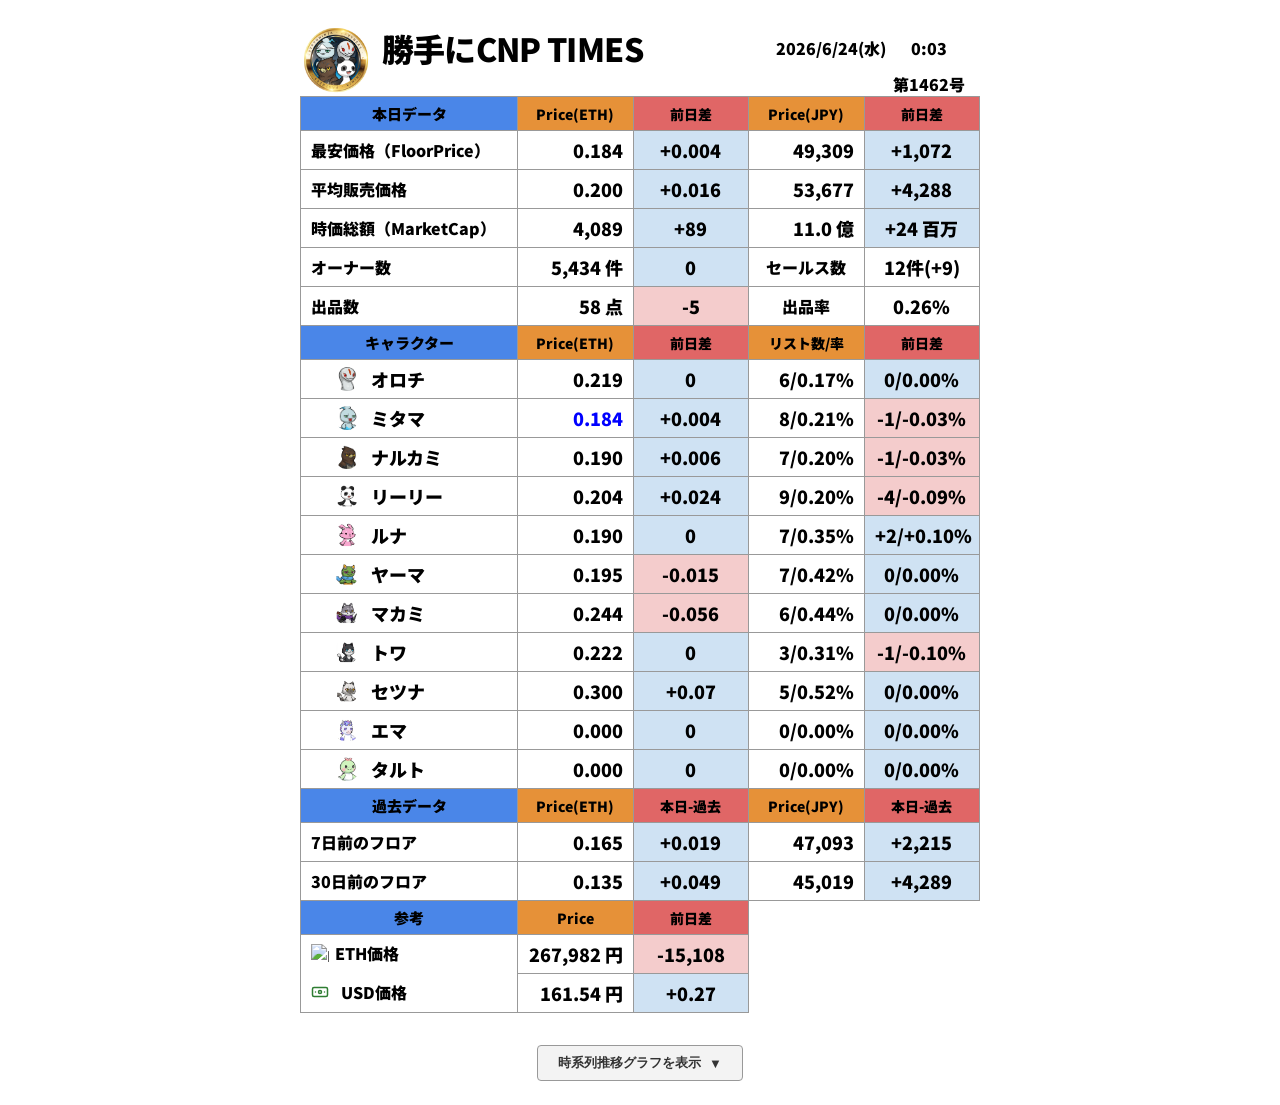
==== index.html @ 26d5082b "Initial commit: 勝手にCNP TIMES dashboard (classic + advanced) - index.html: 新聞風クラシック版（無改変） - advanced." ====
<!DOCTYPE html>
<html lang="ja">
<head>
  <meta charset="UTF-8">
  <meta name="viewport" content="width=device-width, initial-scale=1.0">
  <title>勝手にCNP TIMES - Webダッシュボード</title>
  <link rel="stylesheet" href="style.css?v=1.6">
  <!-- Chart.js -->
  <script src="https://cdn.jsdelivr.net/npm/chart.js"></script>
</head>
<body>
  <div class="container">
    
    <!-- Loading State -->
    <div id="loader-container" class="loader-container">
      <div class="loader"></div>
      <p style="color: #666; font-size: 14px; font-weight: bold;">スプレッドシートからデータを取得中...</p>
    </div>

    <!-- Main Dashboard (Initially Hidden) -->
    <div id="dashboard-content" class="hidden">
      
      <!-- Newspaper Paper Grid -->
      <div class="paper-body">
        
        <!-- ヘッダータイトルテーブル (罫線なし、独自列幅で窮屈さを解消) -->
        <table class="times-table header-table">
          <colgroup>
            <col style="width: 12%;">
            <col style="width: 58%;">
            <col style="width: 15%;">
            <col style="width: 15%;">
          </colgroup>
          <tbody class="header-section">
            <tr class="header-row-1">
              <td rowspan="2" class="logo-cell">
                <img src="logo.png" alt="CNP" class="cnp-logo">
              </td>
              <td class="title-cell">
                <h1>勝手にCNP TIMES</h1>
              </td>
              <td class="date-cell">
                <span id="header-date">--/--/--</span>
              </td>
              <td class="time-cell">
                <span id="header-time">--:--</span>
              </td>
            </tr>
            <tr class="header-row-2">
              <td class="empty-cell"></td>
              <td class="empty-cell"></td>
              <td class="issue-cell">
                <span id="header-issue">第--号</span>
              </td>
            </tr>
          </tbody>
        </table>
        
        <table class="times-table">
          <colgroup>
            <col class="col-1">
            <col class="col-2">
            <col class="col-3">
            <col class="col-4">
            <col class="col-5">
          </colgroup>
          
          <!-- 2. 本日データ -->
          <tbody class="today-section">
            <tr class="section-header-row">
              <th class="section-title-cell bg-blue">本日データ</th>
              <th class="header-cell bg-orange">Price(ETH)</th>
              <th class="header-cell bg-red">前日差</th>
              <th class="header-cell bg-orange">Price(JPY)</th>
              <th class="header-cell bg-red">前日差</th>
            </tr>
            <tr id="row-floor">
              <td class="label-cell">最安価格（FloorPrice）</td>
              <td class="value-cell bold" id="floor-eth">--</td>
              <td class="diff-cell bold" id="floor-eth-diff">--</td>
              <td class="value-cell bold" id="floor-jpy">--</td>
              <td class="diff-cell bold" id="floor-jpy-diff">--</td>
            </tr>
            <tr id="row-avg">
              <td class="label-cell">平均販売価格</td>
              <td class="value-cell bold" id="avg-eth">--</td>
              <td class="diff-cell bold" id="avg-eth-diff">--</td>
              <td class="value-cell bold" id="avg-jpy">--</td>
              <td class="diff-cell bold" id="avg-jpy-diff">--</td>
            </tr>
            <tr id="row-marketcap">
              <td class="label-cell">時価総額（MarketCap）</td>
              <td class="value-cell bold" id="cap-eth">--</td>
              <td class="diff-cell bold" id="cap-eth-diff">--</td>
              <td class="value-cell bold" id="cap-jpy">--</td>
              <td class="diff-cell bold" id="cap-jpy-diff">--</td>
            </tr>
            <tr id="row-owners">
              <td class="label-cell">オーナー数</td>
              <td class="value-cell bold" id="owners-count">--</td>
              <td class="diff-cell bold" id="owners-diff">--</td>
              <td class="label-cell text-center font-bold bg-white">セールス数</td>
              <td class="value-cell bold text-center bg-white" id="sales-count">--</td>
            </tr>
            <tr id="row-listed">
              <td class="label-cell">出品数</td>
              <td class="value-cell bold" id="listed-count">--</td>
              <td class="diff-cell bold" id="listed-diff">--</td>
              <td class="label-cell text-center font-bold bg-white">出品率</td>
              <td class="value-cell bold text-center bg-white" id="listed-rate">--</td>
            </tr>
          </tbody>

          <!-- 3. キャラクター -->
          <tbody class="character-header-section">
            <tr class="section-header-row">
              <th class="section-title-cell bg-blue">キャラクター</th>
              <th class="header-cell bg-orange">Price(ETH)</th>
              <th class="header-cell bg-red">前日差</th>
              <th class="header-cell bg-orange">リスト数/率</th>
              <th class="header-cell bg-red">前日差</th>
            </tr>
          </tbody>
          <tbody id="character-rows">
            <!-- Dynamically populated character rows -->
          </tbody>

          <!-- 4. 過去データ -->
          <tbody class="past-section">
            <tr class="section-header-row">
              <th class="section-title-cell bg-blue">過去データ</th>
              <th class="header-cell bg-orange">Price(ETH)</th>
              <th class="header-cell bg-red">本日-過去</th>
              <th class="header-cell bg-orange">Price(JPY)</th>
              <th class="header-cell bg-red">本日-過去</th>
            </tr>
            <tr id="row-past-7">
              <td class="label-cell">7日前のフロア</td>
              <td class="value-cell bold" id="past-7-eth">--</td>
              <td class="diff-cell bold" id="past-7-eth-diff">--</td>
              <td class="value-cell bold" id="past-7-jpy">--</td>
              <td class="diff-cell bold" id="past-7-jpy-diff">--</td>
            </tr>
            <tr id="row-past-30">
              <td class="label-cell">30日前のフロア</td>
              <td class="value-cell bold" id="past-30-eth">--</td>
              <td class="diff-cell bold" id="past-30-eth-diff">--</td>
              <td class="value-cell bold" id="past-30-jpy">--</td>
              <td class="diff-cell bold" id="past-30-jpy-diff">--</td>
            </tr>
          </tbody>

          <!-- 5. 参考 -->
          <tbody class="ref-section">
            <tr class="section-header-row">
              <th class="section-title-cell bg-blue">参考</th>
              <th class="header-cell bg-orange">Price</th>
              <th class="header-cell bg-red">前日差</th>
              <td class="border-none"></td>
              <td class="border-none"></td>
            </tr>
            <tr id="row-ref-eth">
              <td class="label-cell ref-cell">
                <img src="https://assets.coingecko.com/coins/images/279/small/ethereum.png" class="ref-icon" alt="ETH">
                <span>ETH価格</span>
              </td>
              <td class="value-cell bold" id="ref-eth">--</td>
              <td class="diff-cell bold" id="ref-eth-diff">--</td>
              <td class="border-none"></td>
              <td class="border-none"></td>
            </tr>
            <tr id="row-ref-usd">
              <td class="label-cell ref-cell">
                <svg xmlns="http://www.w3.org/2000/svg" viewBox="0 0 24 24" fill="none" stroke="currentColor" stroke-width="2" stroke-linecap="round" stroke-linejoin="round" class="ref-icon" style="width:18px;height:18px;vertical-align:middle;color:#2e7d32;margin-right:6px;"><rect x="2" y="6" width="20" height="12" rx="2"></rect><circle cx="12" cy="12" r="2"></circle><path d="M6 12h.01M18 12h.01"></path></svg>
                <span>USD価格</span>
              </td>
              <td class="value-cell bold" id="ref-usd">--</td>
              <td class="diff-cell bold" id="ref-usd-diff">--</td>
              <td class="border-none"></td>
              <td class="border-none"></td>
            </tr>
          </tbody>
        </table>
      </div>

      <!-- Toggle Button for Charts -->
      <div class="chart-toggle-area">
        <button id="toggle-chart-btn" class="toggle-btn">
          <span>時系列推移グラフを表示</span>
          <span class="arrow">▼</span>
        </button>
      </div>

      <!-- Chart Panel (Initially Hidden) -->
      <div id="chart-panel" class="chart-panel hidden">
        <div class="chart-header">
          <h2>時系列推移グラフ</h2>
          <div class="chart-tabs">
            <button class="chart-tab active" data-chart="floor">フロア価格 (ETH)</button>
            <button class="chart-tab" data-chart="listed">出品数 (点)</button>
          </div>
        </div>
        <div class="chart-container">
          <canvas id="historyChart"></canvas>
        </div>
      </div>

    </div>

  </div>

  <script src="app.js?v=1.6"></script>
</body>
</html>
---- style.css ----
@import url('https://fonts.googleapis.com/css2?family=Noto+Sans+JP:wght@400;500;700;900&display=swap');

:root {
  --bg-blue: #4a86e8;
  --bg-orange: #e69138;
  --bg-red: #e06666;
  --bg-gray: #f3f3f3;
  
  --diff-up: #cfe2f3;   /* スプレッドシート標準の薄い青 */
  --diff-down: #f4cccc; /* スプレッドシート標準の薄い赤 */
  
  --border-color: #999999; /* スプレッドシートの枠線に近い濃さ */
  --text-color: #000000;
  
  --font-family: 'Noto Sans JP', -apple-system, sans-serif;
}

* {
  box-sizing: border-box;
  margin: 0;
  padding: 0;
}

body {
  background-color: #ffffff; /* 完全な白背景 */
  color: var(--text-color);
  font-family: var(--font-family);
  padding: 24px;
  display: flex;
  flex-direction: column;
  align-items: center;
}

.container {
  width: 100%;
  max-width: 680px; /* スプレッドシートの紙面サイズに合わせる */
  background-color: #ffffff;
}

/* --- Header Table --- */
.header-table {
  border: none !important;
  margin-bottom: 0px !important; /* データテーブルと密着させる */
  table-layout: fixed;
  width: 100%;
}

.header-table td {
  border: none !important;
  background: transparent !important;
  height: auto !important;
  padding: 0 !important;
}

.logo-cell {
  text-align: left;
  vertical-align: middle;
}

.cnp-logo {
  width: 72px;
  height: 72px;
  object-fit: cover;
  border-radius: 50%;
  vertical-align: middle;
}

.title-cell {
  vertical-align: middle;
  padding-left: 12px !important;
}

.title-cell h1 {
  font-size: 32px;
  font-weight: 900;
  color: var(--text-color);
  letter-spacing: -0.02em;
  margin: 0;
  white-space: nowrap;
}

.date-cell, .time-cell {
  text-align: center;
  vertical-align: bottom;
  font-size: 16px;
  font-weight: 900;
  padding-bottom: 4px !important;
}

.issue-cell {
  text-align: center;
  vertical-align: bottom;
  font-size: 16px;
  font-weight: 900;
  padding-bottom: 4px !important;
}

.empty-cell {
  height: 20px;
}

/* --- Times Table --- */
.paper-body {
  width: 100%;
}

.times-table {
  width: 100%;
  border-collapse: collapse;
  font-size: 16px;
  border: 1px solid var(--border-color);
  table-layout: fixed; /* 列幅を完全に強制 */
  margin-bottom: 20px; /* グラフとの隙間 */
}

.times-table th, .times-table td {
  border: 1px solid var(--border-color);
  padding: 6px 10px;
  vertical-align: middle;
  color: #000000;
}

/* Header Cells styling */
.section-header-row {
  height: 34px;
}

.section-title-cell {
  font-weight: 900;
  text-align: center;
  color: #ffffff;
  font-size: 15px;
}

.header-cell {
  font-weight: 900;
  text-align: center;
  color: #ffffff;
  font-size: 14px;
}

/* Colgroup columns widths (Forced) */
.col-1 { width: 32% !important; }
.col-2 { width: 17% !important; }
.col-3 { width: 17% !important; }
.col-4 { width: 17% !important; }
.col-5 { width: 17% !important; }

.bg-blue {
  background-color: var(--bg-blue) !important;
}

.bg-orange {
  background-color: var(--bg-orange) !important;
}

.bg-red {
  background-color: var(--bg-red) !important;
}

.bg-gray {
  background-color: var(--bg-gray) !important;
}

.bg-white {
  background-color: #ffffff !important;
}

/* Cell alignment & weight */
.label-cell {
  font-weight: 900;
  text-align: left;
  color: #000000;
}

.value-cell {
  text-align: right;
  font-weight: 900;
  font-size: 18px;
}

.diff-cell {
  text-align: center;
  font-weight: 900;
  font-size: 18px;
}

.bold {
  font-weight: 900;
}

.text-center {
  text-align: center;
}

.font-bold {
  font-weight: 900;
}

/* Diff coloring background */
.diff-cell.up, .value-cell.up {
  background-color: var(--diff-up);
  color: #000000;
}

.diff-cell.down, .value-cell.down {
  background-color: var(--diff-down);
  color: #000000;
}

.diff-cell.flat, .value-cell.flat {
  background-color: var(--diff-up); /* 0以上なので青にする */
  color: #000000;
}

/* Character Specifics */
.char-name-container {
  display: flex;
  align-items: center;
  justify-content: flex-start; /* 左揃えにしてアバターを揃える */
  padding-left: 24px; /* 中央寄りにするためのパディング */
  gap: 12px;
}

.char-img {
  width: 24px;
  height: 24px;
  object-fit: cover;
  border-radius: 50%;
  background-color: #ffffff;
}

.char-name-txt {
  font-weight: 900;
  font-size: 18px;
  text-align: left; /* 左揃え */
}

/* Min Price Highlight */
.min-price-highlight {
  color: #0000ff !important; /* 青色強調 */
  font-weight: 900 !important;
}

/* References cell & icon layout fixes */
.ref-cell {
  display: flex !important;
  align-items: center !important;
  gap: 6px !important;
  white-space: nowrap !important;
  border: none !important;
}

.ref-icon {
  width: 18px !important;
  height: 18px !important;
  object-fit: contain !important;
  flex-shrink: 0 !important;
}

.ref-cell span {
  font-size: 16px !important;
  font-weight: 900 !important;
}

/* References Section specific border control */
.ref-section tr td:nth-child(3),
.ref-section tr th:nth-child(3) {
  border-right: 1px solid var(--border-color) !important;
}

/* --- Loader --- */
.loader-container {
  display: flex;
  flex-direction: column;
  align-items: center;
  justify-content: center;
  min-height: 300px;
  gap: 16px;
}

.loader {
  width: 40px;
  height: 40px;
  border: 3px solid #eee;
  border-bottom-color: var(--bg-blue);
  border-radius: 50%;
  animation: rotation 1s linear infinite;
}

@keyframes rotation {
  0% { transform: rotate(0deg); }
  100% { transform: rotate(360deg); }
}

.hidden {
  display: none !important;
}

/* --- Chart Toggle & Panel --- */
.chart-toggle-area {
  margin-top: 32px;
  display: flex;
  justify-content: center;
  width: 100%;
}

.toggle-btn {
  background: var(--bg-gray);
  border: 1px solid var(--border-color);
  color: #333;
  padding: 8px 20px;
  border-radius: 4px;
  font-size: 13px;
  font-weight: 700;
  cursor: pointer;
  display: flex;
  align-items: center;
  gap: 8px;
  transition: background 0.2s;
}

.toggle-btn:hover {
  background: #e5e5e5;
}

.chart-panel {
  margin-top: 24px;
  border-top: 1px solid var(--border-color);
  padding-top: 20px;
  width: 100%;
}

.chart-header {
  display: flex;
  justify-content: space-between;
  align-items: center;
  margin-bottom: 16px;
}

.chart-header h2 {
  font-size: 16px;
  font-weight: 700;
}

.chart-tabs {
  display: flex;
  gap: 4px;
  background: #f0f0f0;
  padding: 2px;
  border-radius: 4px;
}

.chart-tab {
  background: transparent;
  border: 0;
  color: #666;
  padding: 4px 10px;
  border-radius: 3px;
  font-size: 12px;
  font-weight: 700;
  cursor: pointer;
}

.chart-tab.active {
  background: var(--bg-blue);
  color: #fff;
}

.chart-container {
  height: 250px;
  width: 100%;
}

/* --- Border none overrides for references panel --- */
.times-table td.border-none,
.times-table th.border-none {
  border: 1px solid #ffffff !important; /* 白線で上書きして消す */
  background-color: #ffffff !important;
}

.ref-section tr td.border-none {
  border: 1px solid #ffffff !important;
  background-color: #ffffff !important;
}

#row-ref-usd td.border-none {
  border-bottom: 1px solid #ffffff !important; /* 最下部も白線で消す */
}
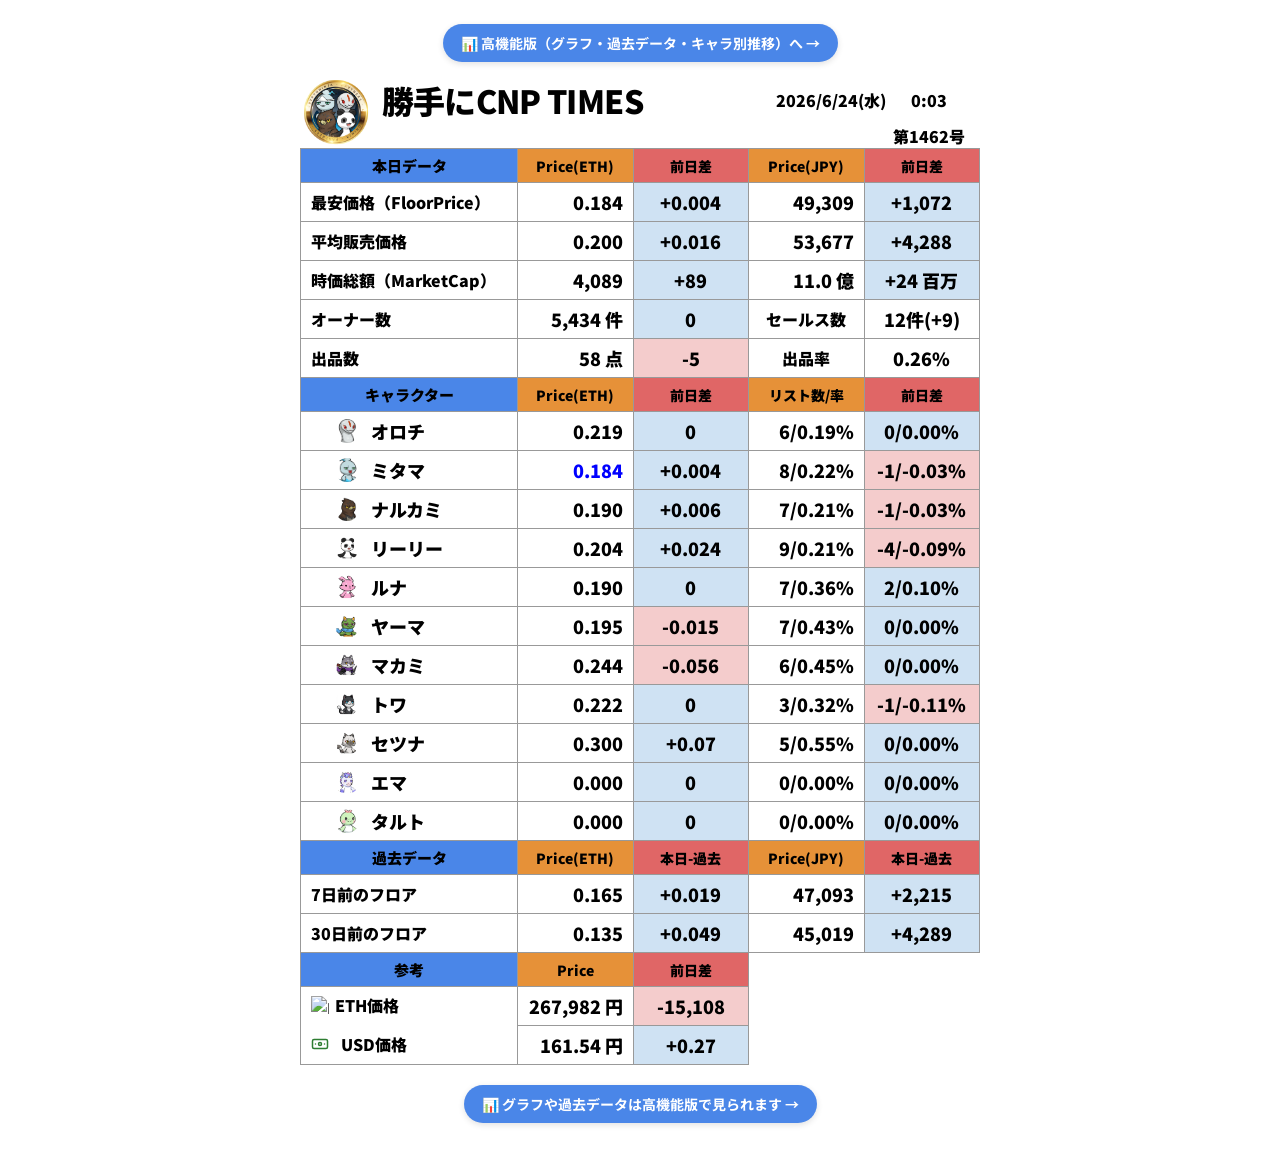
==== commit cd6bf9ec: "Advanced/classic enhancements: custom range, top offer, daily volume, sources, links advanced: - グラフ" ====
--- a/index.html
+++ b/index.html
@@ -4,9 +4,9 @@
   <meta charset="UTF-8">
   <meta name="viewport" content="width=device-width, initial-scale=1.0">
   <title>勝手にCNP TIMES - Webダッシュボード</title>
-  <link rel="stylesheet" href="style.css?v=1.6">
-  <!-- Chart.js -->
-  <script src="https://cdn.jsdelivr.net/npm/chart.js"></script>
+  <link rel="icon" type="image/png" href="logo.png">
+  <link rel="apple-touch-icon" href="logo.png">
+  <link rel="stylesheet" href="style.css?v=1.7">
 </head>
 <body>
   <div class="container">
@@ -19,7 +19,12 @@
 
     <!-- Main Dashboard (Initially Hidden) -->
     <div id="dashboard-content" class="hidden">
-      
+
+      <!-- 高機能版への導線 -->
+      <div class="adv-link-bar">
+        <a href="advanced.html" class="adv-link">📊 高機能版（グラフ・過去データ・キャラ別推移）へ →</a>
+      </div>
+
       <!-- Newspaper Paper Grid -->
       <div class="paper-body">
         
@@ -183,32 +188,15 @@
         </table>
       </div>
 
-      <!-- Toggle Button for Charts -->
-      <div class="chart-toggle-area">
-        <button id="toggle-chart-btn" class="toggle-btn">
-          <span>時系列推移グラフを表示</span>
-          <span class="arrow">▼</span>
-        </button>
+      <!-- 高機能版への導線（下部） -->
+      <div class="adv-link-bar bottom">
+        <a href="advanced.html" class="adv-link">📊 グラフや過去データは高機能版で見られます →</a>
       </div>
 
-      <!-- Chart Panel (Initially Hidden) -->
-      <div id="chart-panel" class="chart-panel hidden">
-        <div class="chart-header">
-          <h2>時系列推移グラフ</h2>
-          <div class="chart-tabs">
-            <button class="chart-tab active" data-chart="floor">フロア価格 (ETH)</button>
-            <button class="chart-tab" data-chart="listed">出品数 (点)</button>
-          </div>
-        </div>
-        <div class="chart-container">
-          <canvas id="historyChart"></canvas>
-        </div>
-      </div>
-
     </div>
 
   </div>
 
-  <script src="app.js?v=1.6"></script>
+  <script src="app.js?v=1.7"></script>
 </body>
 </html>
--- a/style.css
+++ b/style.css
@@ -387,3 +387,13 @@
 #row-ref-usd td.border-none {
   border-bottom: 1px solid #ffffff !important; /* 最下部も白線で消す */
 }
+
+/* 高機能版への導線 */
+.adv-link-bar { text-align: center; margin: 0 0 14px; }
+.adv-link-bar.bottom { margin: 18px 0 4px; }
+.adv-link {
+  display: inline-block; text-decoration: none; font-weight: bold; font-size: 14px;
+  color: #fff; background: var(--bg-blue); padding: 9px 18px; border-radius: 999px;
+  box-shadow: 0 2px 6px rgba(0,0,0,0.12); transition: background .15s ease;
+}
+.adv-link:hover { background: #3a6fd0; }
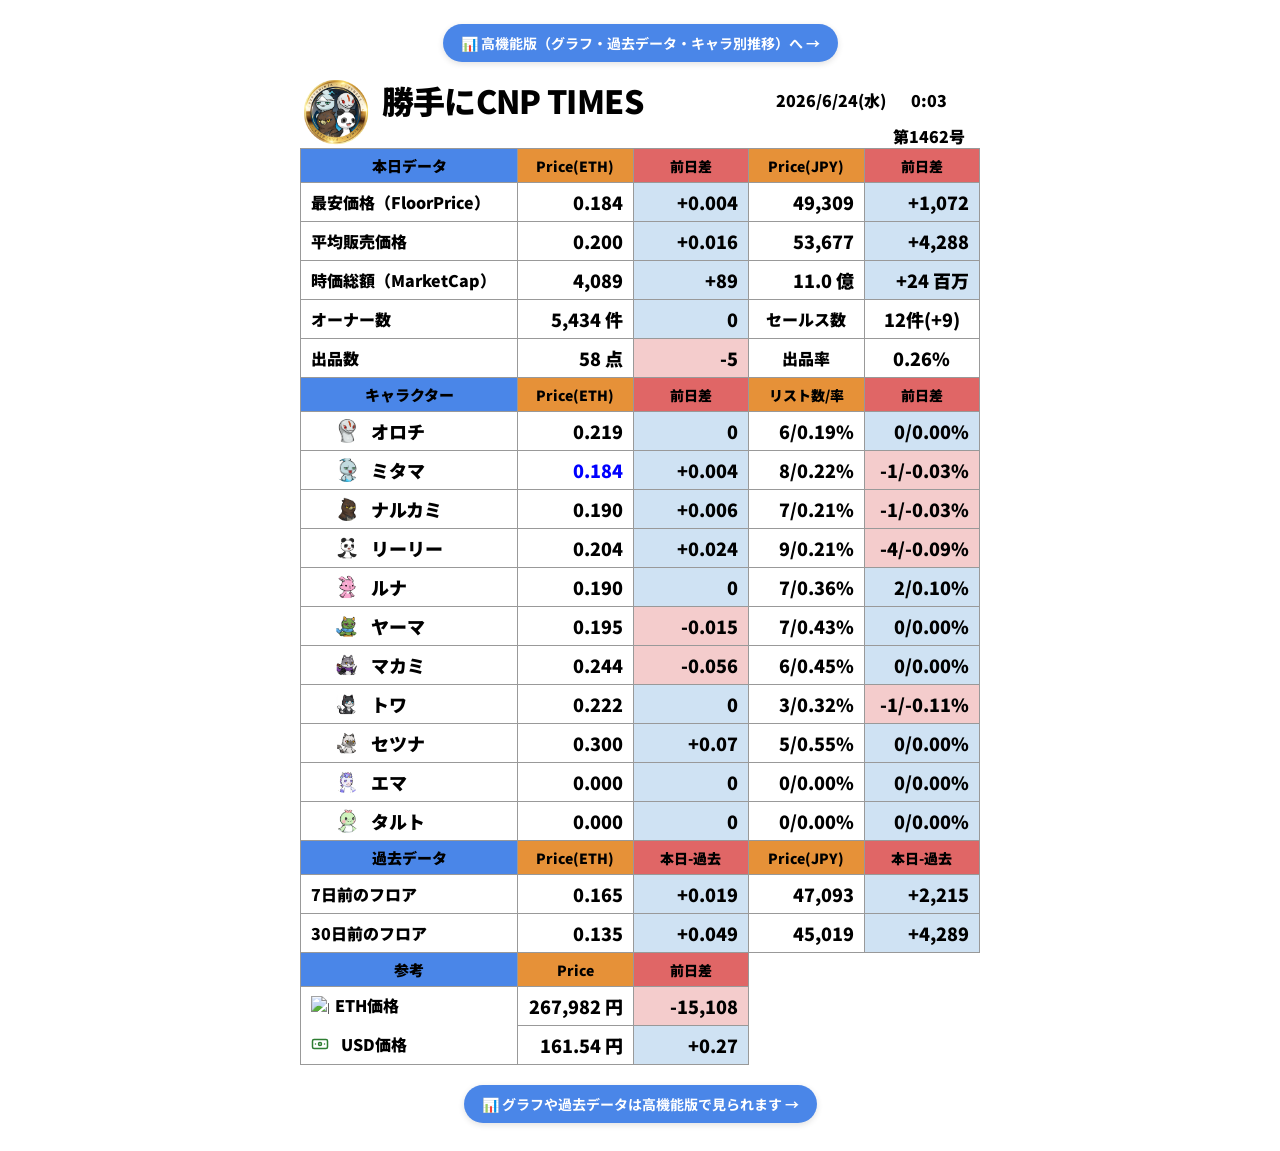
==== commit 843eb2c1: "Classic: right-align 前日差 (diff) cells Co-Authored-By: Claude Opus 4.8 <noreply@anthropic.com>" ====
--- a/index.html
+++ b/index.html
@@ -6,7 +6,7 @@
   <title>勝手にCNP TIMES - Webダッシュボード</title>
   <link rel="icon" type="image/png" href="logo.png">
   <link rel="apple-touch-icon" href="logo.png">
-  <link rel="stylesheet" href="style.css?v=1.7">
+  <link rel="stylesheet" href="style.css?v=1.8">
 </head>
 <body>
   <div class="container">
--- a/style.css
+++ b/style.css
@@ -180,7 +180,7 @@
 }
 
 .diff-cell {
-  text-align: center;
+  text-align: right;
   font-weight: 900;
   font-size: 18px;
 }
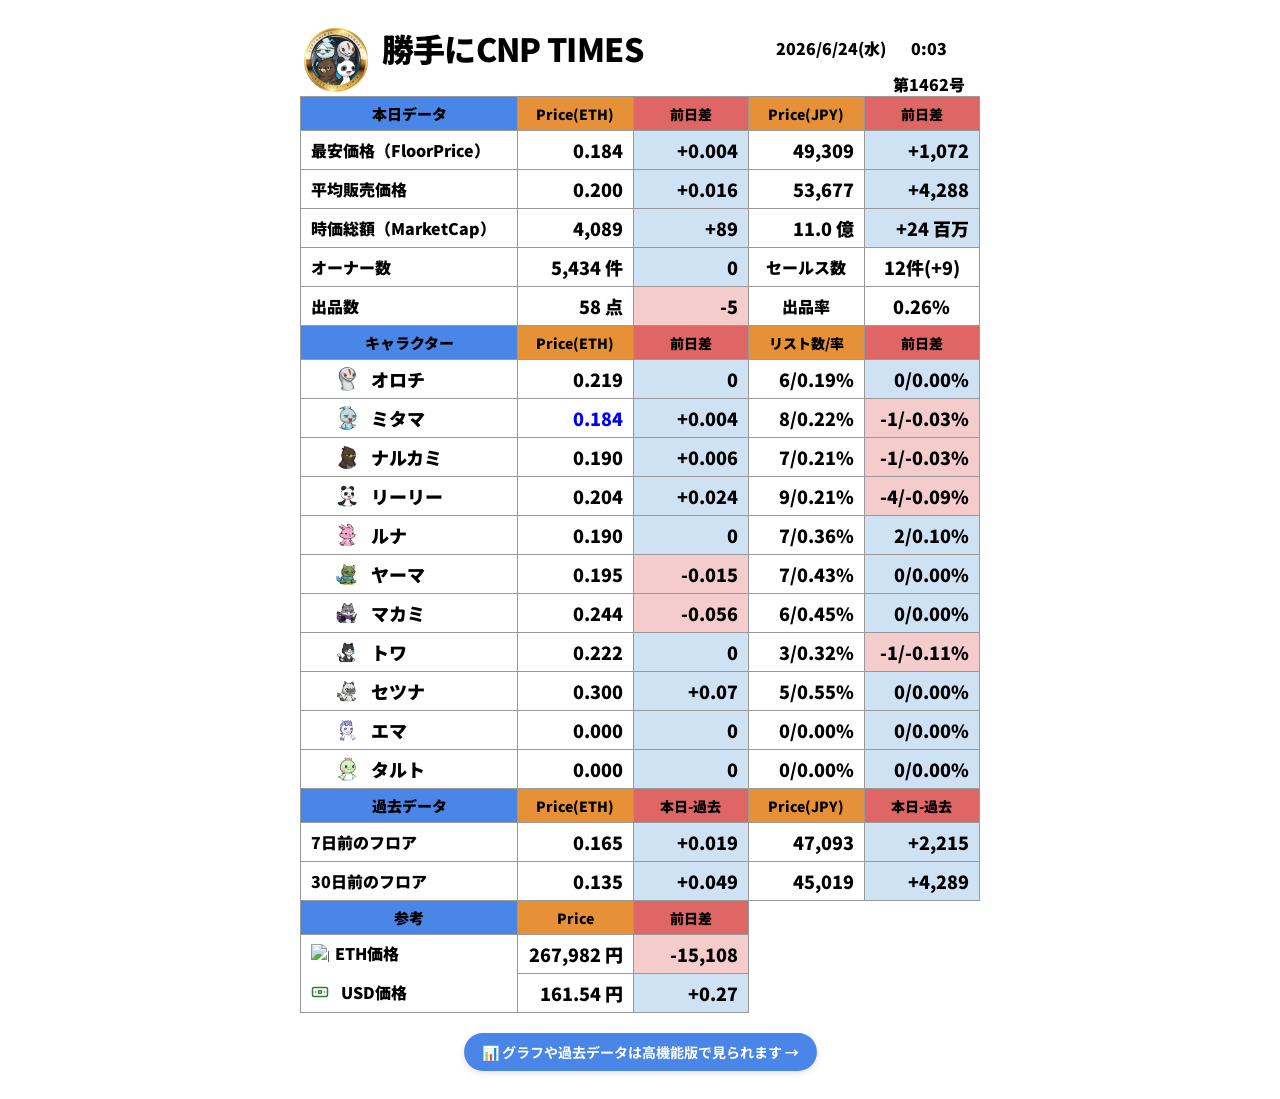
==== commit 9991e3c5: "Classic: remove top advanced-link, keep bottom only Co-Authored-By: Claude Opus 4.8 <noreply@anthrop" ====
--- a/index.html
+++ b/index.html
@@ -19,11 +19,6 @@
 
     <!-- Main Dashboard (Initially Hidden) -->
     <div id="dashboard-content" class="hidden">
-
-      <!-- 高機能版への導線 -->
-      <div class="adv-link-bar">
-        <a href="advanced.html" class="adv-link">📊 高機能版（グラフ・過去データ・キャラ別推移）へ →</a>
-      </div>
 
       <!-- Newspaper Paper Grid -->
       <div class="paper-body">
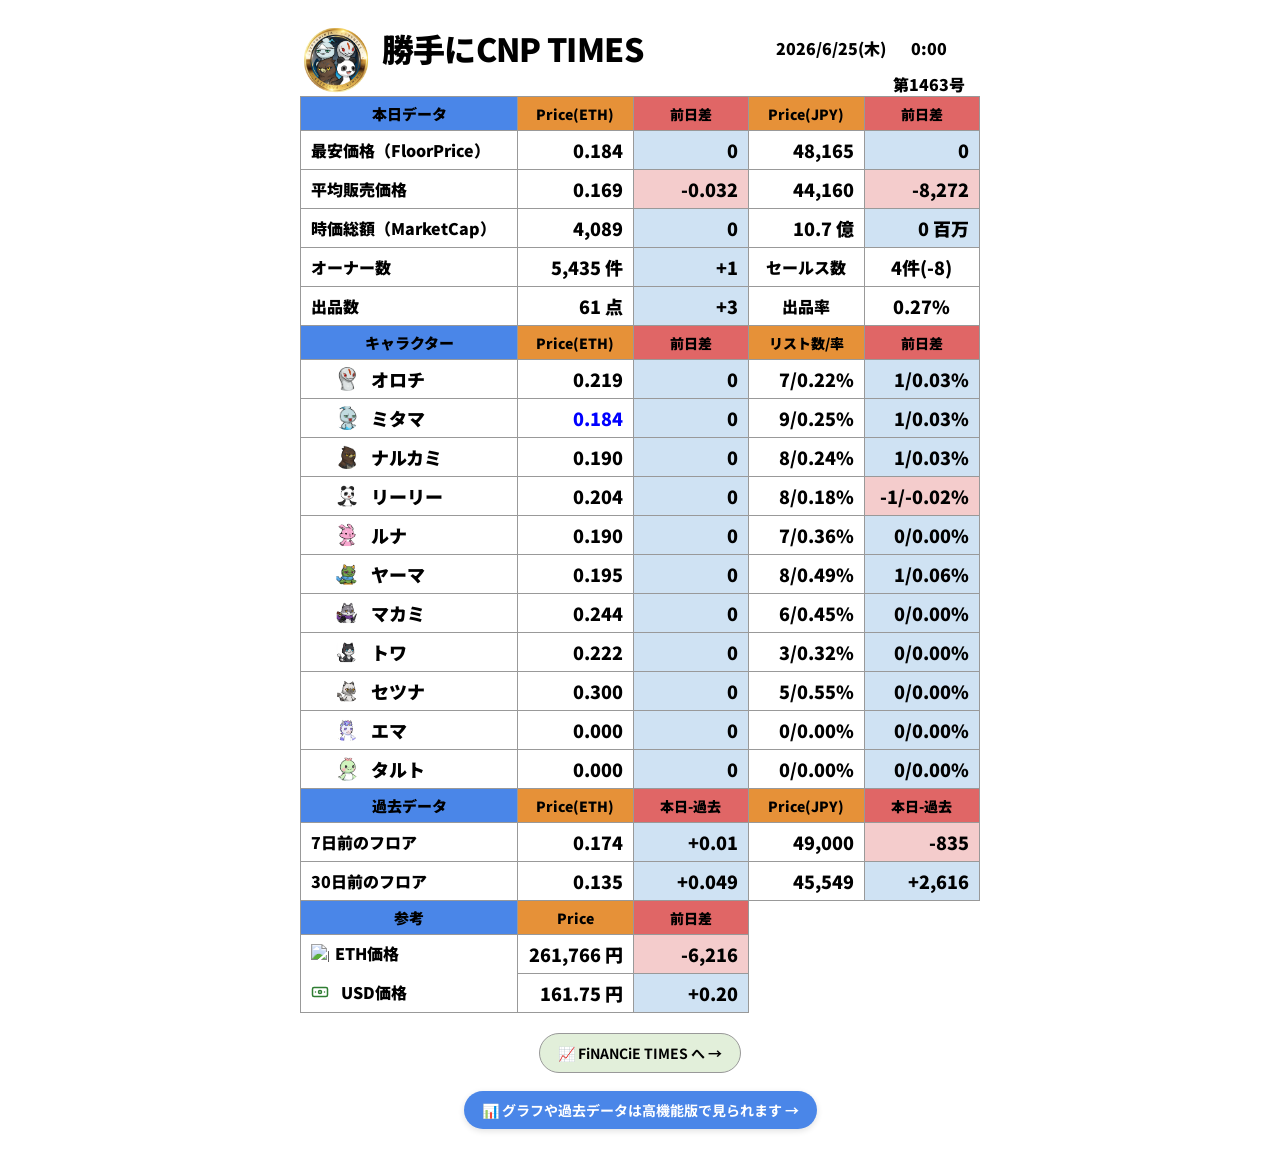
==== commit f06680c6: "feat: add cross-link to FiNANCiE TIMES site Add navigation to the FiNANCiE TIMES GitHub Pages site f" ====
--- a/index.html
+++ b/index.html
@@ -183,6 +183,10 @@
         </table>
       </div>
 
+      <div class="adv-link-bar bottom">
+        <a href="https://ruku-practice.github.io/financie-times-web/" class="adv-link financie">📈 FiNANCiE TIMES へ →</a>
+      </div>
+
       <!-- 高機能版への導線（下部） -->
       <div class="adv-link-bar bottom">
         <a href="advanced.html" class="adv-link">📊 グラフや過去データは高機能版で見られます →</a>
--- a/style.css
+++ b/style.css
@@ -397,3 +397,12 @@
   box-shadow: 0 2px 6px rgba(0,0,0,0.12); transition: background .15s ease;
 }
 .adv-link:hover { background: #3a6fd0; }
+
+.adv-link.financie {
+  background: #e2efda;
+  color: #000;
+  border: 1px solid #999999;
+  box-shadow: none;
+}
+
+.adv-link.financie:hover { background: #c8dfbe; }
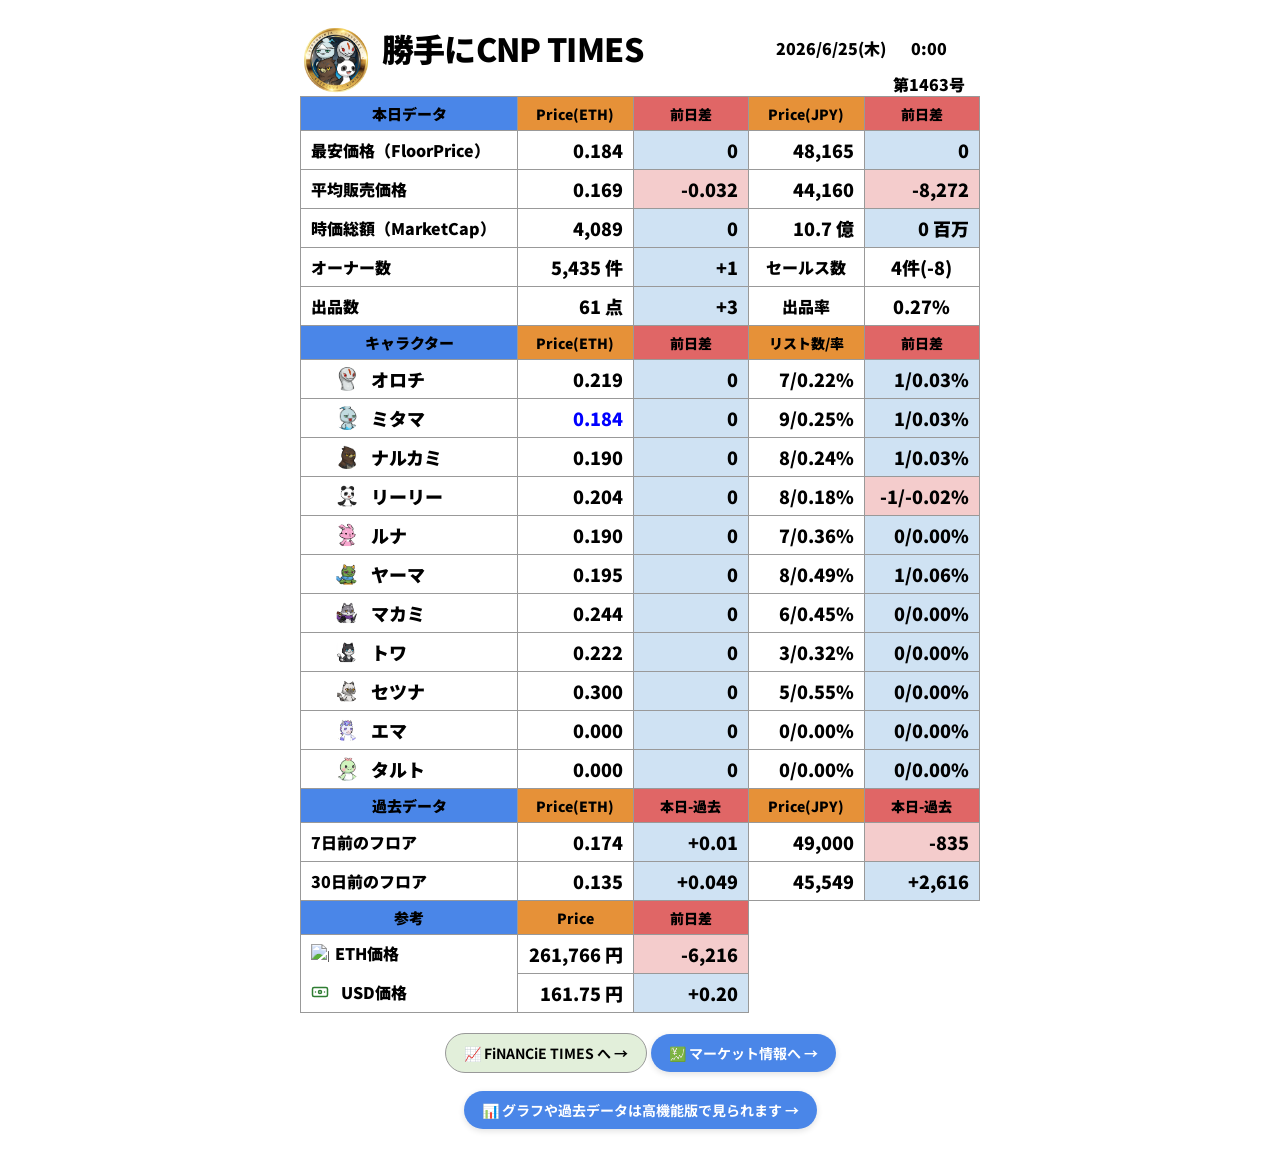
==== commit 337f779c: "feat: マーケット情報ダッシュボードへの相互リンクを追加 Co-Authored-By: Claude Fable 5 <noreply@anthropic.com>" ====
--- a/index.html
+++ b/index.html
@@ -185,6 +185,7 @@
 
       <div class="adv-link-bar bottom">
         <a href="https://ruku-practice.github.io/financie-times-web/" class="adv-link financie">📈 FiNANCiE TIMES へ →</a>
+        <a href="https://ruku-practice.github.io/invest_and_crypto_mkt/" class="adv-link">💹 マーケット情報へ →</a>
       </div>
 
       <!-- 高機能版への導線（下部） -->
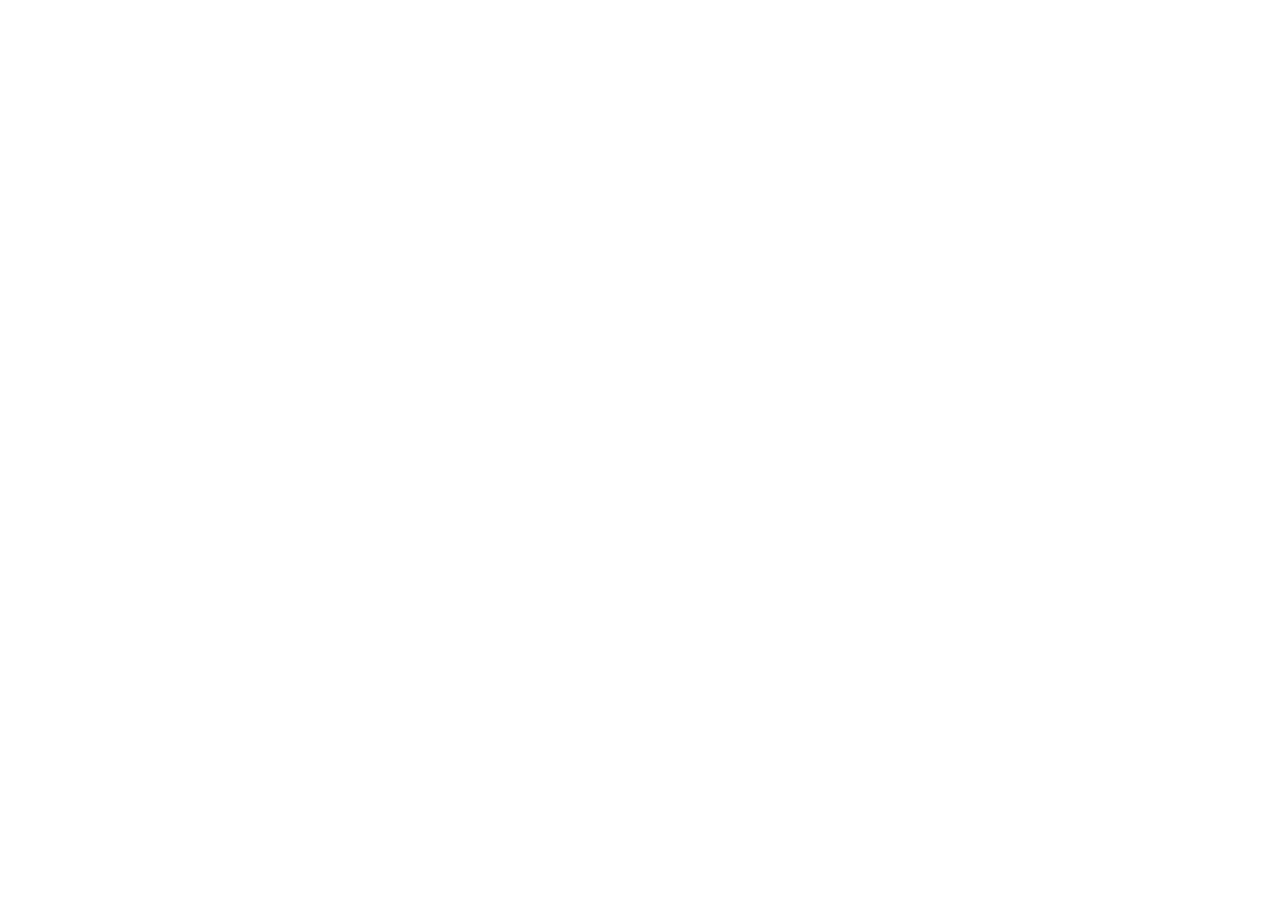
==== commit df120066: "旧URL（ruku-practice.github.io/cnp-times/）を cnp.rukupractice.com へリダイレクト 勝手にCNP TIMES を Cloudflare Wor" ====
--- a/index.html
+++ b/index.html
@@ -2,201 +2,29 @@
 <html lang="ja">
 <head>
   <meta charset="UTF-8">
-  <meta name="viewport" content="width=device-width, initial-scale=1.0">
-  <title>勝手にCNP TIMES - Webダッシュボード</title>
-  <link rel="icon" type="image/png" href="logo.png">
-  <link rel="apple-touch-icon" href="logo.png">
-  <link rel="stylesheet" href="style.css?v=1.8">
+  <meta name="viewport" content="width=device-width, initial-scale=1">
+  <meta name="robots" content="noindex">
+  <meta http-equiv="refresh" content="0; url=https://cnp.rukupractice.com/">
+  <link rel="canonical" href="https://cnp.rukupractice.com/">
+  <title>勝手にCNP TIMES — 移転しました</title>
+  <style>
+    body { margin: 0; min-height: 100vh; display: grid; place-items: center;
+           font-family: -apple-system, BlinkMacSystemFont, "Hiragino Sans", "Noto Sans JP", sans-serif;
+           background: #f4f5f8; color: #1b1f27; line-height: 1.8; padding: 24px; }
+    .box { max-width: 34rem; text-align: center; }
+    h1 { font-size: 1.25rem; margin: 0 0 1rem; }
+    a { color: #e8732c; font-weight: 700; word-break: break-all; }
+    p { margin: 0 0 .75rem; }
+    .dim { color: #6b7280; font-size: .85rem; }
+  </style>
 </head>
 <body>
-  <div class="container">
-    
-    <!-- Loading State -->
-    <div id="loader-container" class="loader-container">
-      <div class="loader"></div>
-      <p style="color: #666; font-size: 14px; font-weight: bold;">スプレッドシートからデータを取得中...</p>
-    </div>
-
-    <!-- Main Dashboard (Initially Hidden) -->
-    <div id="dashboard-content" class="hidden">
-
-      <!-- Newspaper Paper Grid -->
-      <div class="paper-body">
-        
-        <!-- ヘッダータイトルテーブル (罫線なし、独自列幅で窮屈さを解消) -->
-        <table class="times-table header-table">
-          <colgroup>
-            <col style="width: 12%;">
-            <col style="width: 58%;">
-            <col style="width: 15%;">
-            <col style="width: 15%;">
-          </colgroup>
-          <tbody class="header-section">
-            <tr class="header-row-1">
-              <td rowspan="2" class="logo-cell">
-                <img src="logo.png" alt="CNP" class="cnp-logo">
-              </td>
-              <td class="title-cell">
-                <h1>勝手にCNP TIMES</h1>
-              </td>
-              <td class="date-cell">
-                <span id="header-date">--/--/--</span>
-              </td>
-              <td class="time-cell">
-                <span id="header-time">--:--</span>
-              </td>
-            </tr>
-            <tr class="header-row-2">
-              <td class="empty-cell"></td>
-              <td class="empty-cell"></td>
-              <td class="issue-cell">
-                <span id="header-issue">第--号</span>
-              </td>
-            </tr>
-          </tbody>
-        </table>
-        
-        <table class="times-table">
-          <colgroup>
-            <col class="col-1">
-            <col class="col-2">
-            <col class="col-3">
-            <col class="col-4">
-            <col class="col-5">
-          </colgroup>
-          
-          <!-- 2. 本日データ -->
-          <tbody class="today-section">
-            <tr class="section-header-row">
-              <th class="section-title-cell bg-blue">本日データ</th>
-              <th class="header-cell bg-orange">Price(ETH)</th>
-              <th class="header-cell bg-red">前日差</th>
-              <th class="header-cell bg-orange">Price(JPY)</th>
-              <th class="header-cell bg-red">前日差</th>
-            </tr>
-            <tr id="row-floor">
-              <td class="label-cell">最安価格（FloorPrice）</td>
-              <td class="value-cell bold" id="floor-eth">--</td>
-              <td class="diff-cell bold" id="floor-eth-diff">--</td>
-              <td class="value-cell bold" id="floor-jpy">--</td>
-              <td class="diff-cell bold" id="floor-jpy-diff">--</td>
-            </tr>
-            <tr id="row-avg">
-              <td class="label-cell">平均販売価格</td>
-              <td class="value-cell bold" id="avg-eth">--</td>
-              <td class="diff-cell bold" id="avg-eth-diff">--</td>
-              <td class="value-cell bold" id="avg-jpy">--</td>
-              <td class="diff-cell bold" id="avg-jpy-diff">--</td>
-            </tr>
-            <tr id="row-marketcap">
-              <td class="label-cell">時価総額（MarketCap）</td>
-              <td class="value-cell bold" id="cap-eth">--</td>
-              <td class="diff-cell bold" id="cap-eth-diff">--</td>
-              <td class="value-cell bold" id="cap-jpy">--</td>
-              <td class="diff-cell bold" id="cap-jpy-diff">--</td>
-            </tr>
-            <tr id="row-owners">
-              <td class="label-cell">オーナー数</td>
-              <td class="value-cell bold" id="owners-count">--</td>
-              <td class="diff-cell bold" id="owners-diff">--</td>
-              <td class="label-cell text-center font-bold bg-white">セールス数</td>
-              <td class="value-cell bold text-center bg-white" id="sales-count">--</td>
-            </tr>
-            <tr id="row-listed">
-              <td class="label-cell">出品数</td>
-              <td class="value-cell bold" id="listed-count">--</td>
-              <td class="diff-cell bold" id="listed-diff">--</td>
-              <td class="label-cell text-center font-bold bg-white">出品率</td>
-              <td class="value-cell bold text-center bg-white" id="listed-rate">--</td>
-            </tr>
-          </tbody>
-
-          <!-- 3. キャラクター -->
-          <tbody class="character-header-section">
-            <tr class="section-header-row">
-              <th class="section-title-cell bg-blue">キャラクター</th>
-              <th class="header-cell bg-orange">Price(ETH)</th>
-              <th class="header-cell bg-red">前日差</th>
-              <th class="header-cell bg-orange">リスト数/率</th>
-              <th class="header-cell bg-red">前日差</th>
-            </tr>
-          </tbody>
-          <tbody id="character-rows">
-            <!-- Dynamically populated character rows -->
-          </tbody>
-
-          <!-- 4. 過去データ -->
-          <tbody class="past-section">
-            <tr class="section-header-row">
-              <th class="section-title-cell bg-blue">過去データ</th>
-              <th class="header-cell bg-orange">Price(ETH)</th>
-              <th class="header-cell bg-red">本日-過去</th>
-              <th class="header-cell bg-orange">Price(JPY)</th>
-              <th class="header-cell bg-red">本日-過去</th>
-            </tr>
-            <tr id="row-past-7">
-              <td class="label-cell">7日前のフロア</td>
-              <td class="value-cell bold" id="past-7-eth">--</td>
-              <td class="diff-cell bold" id="past-7-eth-diff">--</td>
-              <td class="value-cell bold" id="past-7-jpy">--</td>
-              <td class="diff-cell bold" id="past-7-jpy-diff">--</td>
-            </tr>
-            <tr id="row-past-30">
-              <td class="label-cell">30日前のフロア</td>
-              <td class="value-cell bold" id="past-30-eth">--</td>
-              <td class="diff-cell bold" id="past-30-eth-diff">--</td>
-              <td class="value-cell bold" id="past-30-jpy">--</td>
-              <td class="diff-cell bold" id="past-30-jpy-diff">--</td>
-            </tr>
-          </tbody>
-
-          <!-- 5. 参考 -->
-          <tbody class="ref-section">
-            <tr class="section-header-row">
-              <th class="section-title-cell bg-blue">参考</th>
-              <th class="header-cell bg-orange">Price</th>
-              <th class="header-cell bg-red">前日差</th>
-              <td class="border-none"></td>
-              <td class="border-none"></td>
-            </tr>
-            <tr id="row-ref-eth">
-              <td class="label-cell ref-cell">
-                <img src="https://assets.coingecko.com/coins/images/279/small/ethereum.png" class="ref-icon" alt="ETH">
-                <span>ETH価格</span>
-              </td>
-              <td class="value-cell bold" id="ref-eth">--</td>
-              <td class="diff-cell bold" id="ref-eth-diff">--</td>
-              <td class="border-none"></td>
-              <td class="border-none"></td>
-            </tr>
-            <tr id="row-ref-usd">
-              <td class="label-cell ref-cell">
-                <svg xmlns="http://www.w3.org/2000/svg" viewBox="0 0 24 24" fill="none" stroke="currentColor" stroke-width="2" stroke-linecap="round" stroke-linejoin="round" class="ref-icon" style="width:18px;height:18px;vertical-align:middle;color:#2e7d32;margin-right:6px;"><rect x="2" y="6" width="20" height="12" rx="2"></rect><circle cx="12" cy="12" r="2"></circle><path d="M6 12h.01M18 12h.01"></path></svg>
-                <span>USD価格</span>
-              </td>
-              <td class="value-cell bold" id="ref-usd">--</td>
-              <td class="diff-cell bold" id="ref-usd-diff">--</td>
-              <td class="border-none"></td>
-              <td class="border-none"></td>
-            </tr>
-          </tbody>
-        </table>
-      </div>
-
-      <div class="adv-link-bar bottom">
-        <a href="https://ruku-practice.github.io/financie-times-web/" class="adv-link financie">📈 FiNANCiE TIMES へ →</a>
-        <a href="https://ruku-practice.github.io/invest_and_crypto_mkt/" class="adv-link">💹 マーケット情報へ →</a>
-      </div>
-
-      <!-- 高機能版への導線（下部） -->
-      <div class="adv-link-bar bottom">
-        <a href="advanced.html" class="adv-link">📊 グラフや過去データは高機能版で見られます →</a>
-      </div>
-
-    </div>
-
+  <div class="box">
+    <h1>勝手にCNP TIMES は移転しました</h1>
+    <p>自動で移動します。切り替わらない場合は下のリンクからどうぞ。</p>
+    <p><a href="https://cnp.rukupractice.com/">https://cnp.rukupractice.com/</a></p>
+    <p class="dim">（旧: ruku-practice.github.io/cnp-times/）</p>
   </div>
-
-  <script src="app.js?v=1.7"></script>
+  <script>location.replace('https://cnp.rukupractice.com/');</script>
 </body>
 </html>
